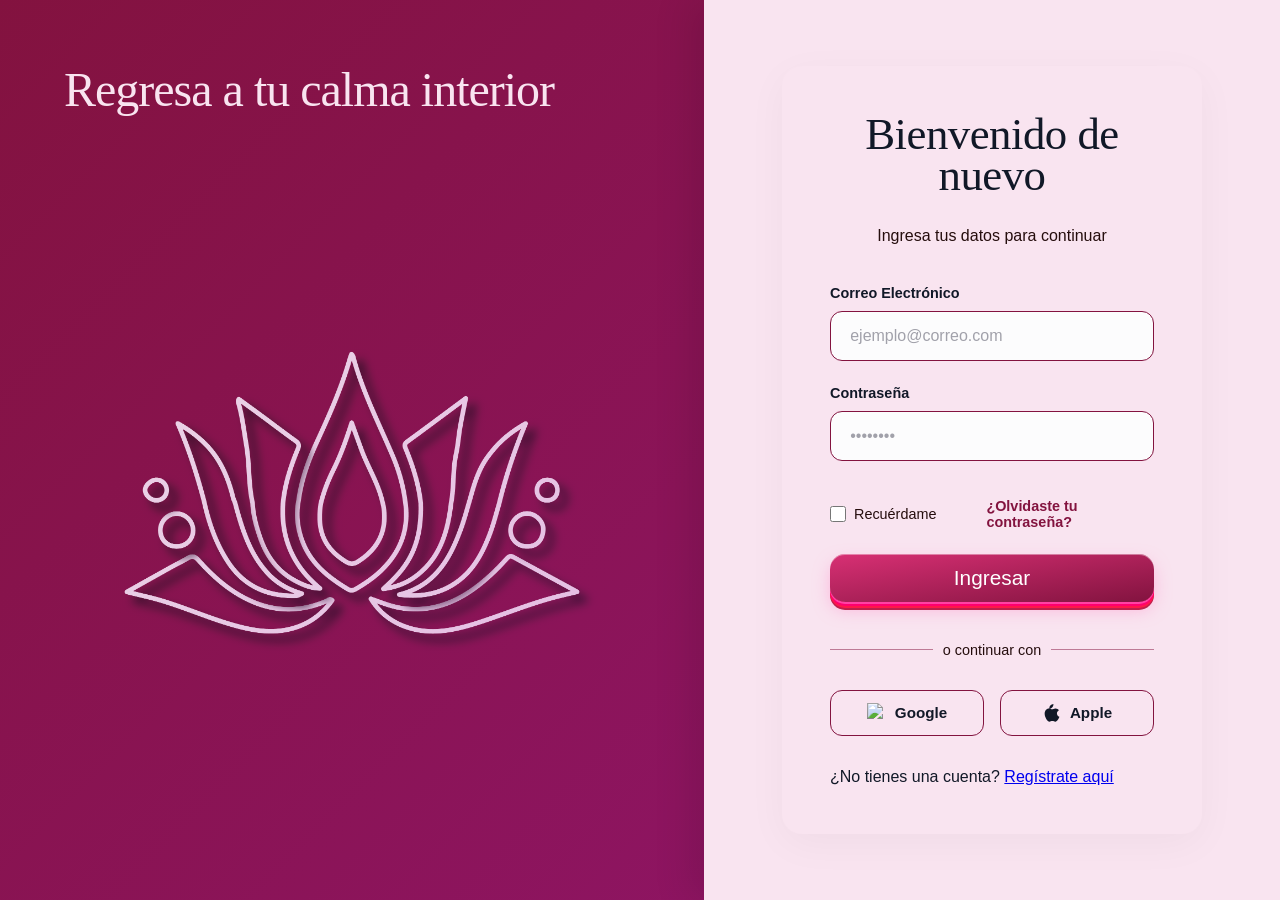
==== pages/summary/summary.html @ 16f17e35 "Ultimos cambios" ====
<!DOCTYPE html>
<html lang="es">
<head>
    <meta charset="UTF-8">
    <meta name="viewport" content="width=device-width, initial-scale=1.0">
    <title>Resumen del Ciclo - AURA</title>
    <!-- Estilos compartidos del index para mantener consistencia -->
    <link rel="stylesheet" href="../index/index.css">
    <link rel="stylesheet" href="summary.css">
</head>
<body>
    <div class="app-container">
        <!-- Sidebar -->
        <aside class="sidebar">
            <div class="logo">
                <a href="../../index.html">
                    <picture>
                        <source media="(max-width: 900px)" srcset="../../assets/img/logo_vertical.png">
                        <img src="../../assets/img/logo_horizontal.png" alt="AURA Logo" class="aura-logo" style="max-width: 100%; height: auto;">
                    </picture>
                </a>
            </div>
            
            <nav class="sidebar-menu">
                <a href="../../index.html" class="menu-item">Mi Aura</a>
                <a href="../symptoms/symptoms.html" class="menu-item">Síntomas</a>
                <a href="../prediction/prediction.html" class="menu-item">Predicción</a>
                <a href="../aIAssistant/aiassistant.html" class="menu-item">Asistente IA</a>
                <a href="../Team/team.html" class="menu-item">Quiénes Somos</a>
            </nav>

            <button class="btn-cerrar-sesión">Cerrar Sesión</button>
        </aside>

        <!-- Main Content -->
        <main class="main-content">
            <header class="dashboard-header">
                <h1 style="font-family: 'Cornella', serif;">Resumen del ciclo</h1>
                <div class="user-profile">
                    <div class="avatar" id="user-avatar" style="cursor: pointer;">
                        <img src="https://ui-avatars.com/api/?name=User&background=83133F&color=fff" alt="Avatar">
                    </div>
                    <div id="profileDropdown" style="display: none; position: absolute; top: 65px; right: 0; background: white; border-radius: 12px; box-shadow: 0 8px 25px rgba(131, 19, 63, 0.15); width: 200px; padding: 0.5rem 0; z-index: 100; border: 1px solid rgba(0,0,0,0.05);">
                        <a href="#" class="dropdown-item" style="display: block; padding: 0.8rem 1.5rem; color: #111827; text-decoration: none; font-weight: 600; transition: background 0.2s;">Avatar</a>
                        <a href="#" class="dropdown-item" style="display: block; padding: 0.8rem 1.5rem; color: #111827; text-decoration: none; font-weight: 600; transition: background 0.2s;">Ajustes</a>
                        <hr style="margin: 0.5rem 0; border: 0; border-top: 1px solid #f1f1f1;">
                        <a href="#" id="dropdown-logout" class="dropdown-item" style="display: block; padding: 0.8rem 1.5rem; color: #B4295D; text-decoration: none; font-weight: 700; transition: background 0.2s;">Cerrar Sesión</a>
                    </div>
                </div>
            </header>

            <section class="top-row">
                <article class="card card-resumen-detalle">
                    <div class="cycle-wrapper-summary">
                        <div class="cycle-progress">
                            <svg width="180" height="180" viewBox="0 0 180 180">
                                <circle class="bg-ring" cx="90" cy="90" r="80"></circle>
                                <circle class="progress-ring-summary" cx="90" cy="90" r="80"></circle>
                            </svg>
                            <div class="cycle-content">
                                <span class="number" id="summary-cycle-day">12</span>
                            </div>
                        </div>
                        <span class="label-day">Día del ciclo</span>
                    </div>
                    <div class="resumen-info">
                        <span class="phase-badge">FASE ACTUAL</span>
                        <h2 id="phase-name">Fase Folicular</h2>
                        <p id="phase-desc">Tu cuerpo se está preparando para la ovulación. Es normal sentir un aumento en tus niveles de energía y ánimo.</p>
                        <div class="summary-actions">
                            <button class="btn-action" onclick="window.location.href='../symptoms/symptoms.html'">Registrar Síntoma</button>
                        </div>
                    </div>
                </article>

                <article class="card prediction-card-summary">
                    <h3 style="font-family: 'Cornella', serif; font-size: 1.8rem; margin-bottom: 1.5rem; display: flex; align-items: center; gap: 0.5rem;">
                        <svg width="24" height="24" viewBox="0 0 24 24" fill="none" stroke="#83133F" stroke-width="2" stroke-linecap="round" stroke-linejoin="round"><polygon points="12 2 15.09 8.26 22 9.27 17 14.14 18.18 21.02 12 17.77 5.82 21.02 7 14.14 2 9.27 8.91 8.26 12 2"></polygon></svg>
                        Predicciones
                    </h3>
                    <div class="prediction-list">
                        <div class="prediction-item">
                            <div class="icon-circle-small">
                                <svg width="20" height="20" viewBox="0 0 24 24" fill="none" stroke="white" stroke-width="2" stroke-linecap="round" stroke-linejoin="round"><rect x="3" y="4" width="18" height="18" rx="2" ry="2"></rect><line x1="16" y1="2" x2="16" y2="6"></line><line x1="8" y1="2" x2="8" y2="6"></line><line x1="3" y1="10" x2="21" y2="10"></line></svg>
                            </div>
                            <div class="pred-text">
                                <p>Próximo periodo</p>
                                <strong>en 16 días</strong>
                            </div>
                        </div>
                        <div class="prediction-item">
                            <div class="icon-circle-small">
                                <svg width="20" height="20" viewBox="0 0 24 24" fill="none" stroke="white" stroke-width="2" stroke-linecap="round" stroke-linejoin="round"><path d="M12 2.69l5.66 5.66a8 8 0 1 1-11.31 0z"></path></svg>
                            </div>
                            <div class="pred-text">
                                <p>Próxima ovulación</p>
                                <strong>en 2 días</strong>
                            </div>
                        </div>
                    </div>
                    <p class="disclaimer">Basado en tus registros anteriores. La precisión mejora con cada entrada.</p>
                </article>
            </section>

            <section class="emotions-section">
                <h3 style="font-family: 'Cornella', serif; font-size: 2rem; margin-bottom: 0.5rem;">Estado de Ánimo</h3>
                <p style="font-weight: 600; opacity: 0.7; margin-bottom: 1.5rem;">¿Cómo resuena tu energía hoy?</p>
                <div class="emotions-grid">
                    <div class="emotion-card" data-emotion="radiante">
                        <span class="emo-icon">
                            <svg width="30" height="30" viewBox="0 0 24 24" fill="none" stroke="currentColor" stroke-width="2" stroke-linecap="round" stroke-linejoin="round"><circle cx="12" cy="12" r="5"></circle><line x1="12" y1="1" x2="12" y2="3"></line><line x1="12" y1="21" x2="12" y2="23"></line><line x1="4.22" y1="4.22" x2="5.64" y2="5.64"></line><line x1="18.36" y1="18.36" x2="19.78" y2="19.78"></line><line x1="1" y1="12" x2="3" y2="12"></line><line x1="21" y1="12" x2="23" y2="12"></line><line x1="4.22" y1="19.78" x2="5.64" y2="18.36"></line><line x1="18.36" y1="5.64" x2="19.78" y2="4.22"></line></svg>
                        </span>
                        <span class="emo-name">Radiante</span>
                    </div>
                    <div class="emotion-card selected" data-emotion="calma">
                        <span class="emo-icon">
                            <svg width="30" height="30" viewBox="0 0 24 24" fill="none" stroke="currentColor" stroke-width="2" stroke-linecap="round" stroke-linejoin="round"><circle cx="12" cy="12" r="10"></circle><path d="M8 14s1.5 2 4 2 4-2 4-2"></path><line x1="9" y1="9" x2="9.01" y2="9"></line><line x1="15" y1="9" x2="15.01" y2="9"></line></svg>
                        </span>
                        <span class="emo-name">Calma</span>
                    </div>
                    <div class="emotion-card" data-emotion="neutro">
                        <span class="emo-icon">
                            <svg width="30" height="30" viewBox="0 0 24 24" fill="none" stroke="currentColor" stroke-width="2" stroke-linecap="round" stroke-linejoin="round"><circle cx="12" cy="12" r="10"></circle><line x1="8" y1="15" x2="16" y2="15"></line><line x1="9" y1="9" x2="9.01" y2="9"></line><line x1="15" y1="9" x2="15.01" y2="9"></line></svg>
                        </span>
                        <span class="emo-name">Neutro</span>
                    </div>
                    <div class="emotion-card" data-emotion="cansada">
                        <span class="emo-icon">
                            <svg width="30" height="30" viewBox="0 0 24 24" fill="none" stroke="currentColor" stroke-width="2" stroke-linecap="round" stroke-linejoin="round"><rect x="1" y="6" width="18" height="12" rx="2" ry="2"></rect><line x1="23" y1="13" x2="23" y2="11"></line><line x1="5" y1="10" x2="5" y2="14"></line></svg>
                        </span>
                        <span class="emo-name">Cansada</span>
                    </div>
                    <div class="emotion-card" data-emotion="sensible">
                        <span class="emo-icon">
                            <svg width="30" height="30" viewBox="0 0 24 24" fill="none" stroke="currentColor" stroke-width="2" stroke-linecap="round" stroke-linejoin="round"><path d="M2 12s3-7 10-7 10 7 10 7-3 7-10 7-10-7-10-7z"></path><circle cx="12" cy="12" r="3"></circle></svg>
                        </span>
                        <span class="emo-name">Sensible</span>
                    </div>
                </div>
            </section>

            <section class="recommendation-row" style="display: grid; grid-template-columns: 1fr 1fr; gap: 2rem;">
                <div class="card recommendation-banner-aura">
                    <div class="banner-content">
                        <span class="tag-recommendation">NUTRICIÓN</span>
                        <h4 id="nutri-title">Nutre tu energía</h4>
                        <p id="nutri-desc">Durante esta fase, prioriza alimentos frescos y ligeros para mantener tu vitalidad.</p>
                    </div>
                    <div class="banner-icon-aura">
                        <svg width="50" height="50" viewBox="0 0 24 24" fill="none" stroke="#83133F" stroke-width="1.5" stroke-linecap="round" stroke-linejoin="round"><path d="M12 2L2 7l10 5 10-5-10-5z"></path><path d="M2 17l10 5 10-5"></path><path d="M2 12l10 5 10-5"></path></svg>
                    </div>
                </div>

                <div class="card recommendation-banner-aura" style="background: white; border: 2px solid #F9E4F0;">
                    <div class="banner-content">
                        <span class="tag-recommendation" style="background: #83133F; color: white;">EJERCICIO RECOMENDADO</span>
                        <h4 style="color: #83133F;">Mueve tu cuerpo</h4>
                        <p id="exercise-desc" style="color: #444;">Cargando recomendaciones de ejercicio...</p>
                    </div>
                    <div class="banner-icon-aura">
                        <svg width="50" height="50" viewBox="0 0 24 24" fill="none" stroke="#83133F" stroke-width="1.5" stroke-linecap="round" stroke-linejoin="round"><path d="M18 8h1a4 4 0 0 1 0 8h-1"></path><path d="M2 8h16v8H2z"></path><line x1="6" y1="12" x2="14" y2="12"></line></svg>
                    </div>
                </div>
            </section>

            <!-- Sección de Análisis IA (Demostración de Polimorfismo) -->
            <section class="analysis-row" style="margin-bottom: 2.5rem;">
                <h3 style="font-family: 'Cornella', serif; font-size: 1.8rem; margin-bottom: 1.5rem; color: #333;">Reporte de Análisis IA</h3>
                <div id="analysis-container" style="display: grid; grid-template-columns: 1fr 1fr; gap: 1.5rem;">
                    <!-- Los análisis se cargarán dinámicamente -->
                    <div class="card" style="padding: 1.5rem; display: flex; align-items: center; justify-content: center; opacity: 0.6;">
                        <p>Analizando tus datos actuales...</p>
                    </div>
                </div>
            </section>

            <!-- Sección de Historial (Requisito 5.3) -->
            <section class="history-section" style="margin-top: 2rem;">
                <h3 style="font-family: 'Cornella', serif; font-size: 2rem; margin-bottom: 1rem;">Historial de Registros</h3>
                <div id="unified-history-list" class="history-list">
                    <!-- Los registros se cargarán dinámicamente aquí -->
                    <p style="opacity: 0.6;">Cargando historial...</p>
                </div>
            </section>
        </main>

        <!-- Footer -->
        <footer class="footer" style="display: flex; justify-content: space-between; align-items: stretch; padding: 2rem 4rem;">
             <!-- Columna Izquierda (Contactos) -->
             <div class="footer-contacts" style="flex: 1; display: flex; flex-direction: column; justify-content: center; border-right: 1px solid rgba(255, 255, 255, 0.4); padding-right: 2rem; margin: 0; min-width: auto; height: auto;">
                 <h4 style="margin-bottom: 0.8rem;">Contactos</h4>
                 <p style="margin-bottom: 0.2rem;">Andres Espinosa Rojas</p>
                 <p style="margin-bottom: 0.2rem;">Alirio Andres Piña</p>
                 <p style="margin-bottom: 0.2rem;">Valentina Corredor</p>
                 <p style="margin-bottom: 0.2rem;">Laura Taborda</p>
                 <p style="margin-bottom: 0.2rem;">Juliana Patiño</p>
             </div>

             <!-- Columna Central (Logo) -->
             <div class="footer-cesde" style="flex: 1; display: flex; justify-content: center; align-items: center; padding: 0 2rem; margin: 0;">
                 <img src="../../assets/img/logo_cesde_blanco.png" alt="Logo CESDE" style="max-height: 90px; width: auto; opacity: 1;">
             </div>

             <!-- Columna Derecha (Horario) -->
             <div class="footer-schedule" style="flex: 1; display: flex; flex-direction: column; justify-content: center; text-align: right; border-left: 1px solid rgba(255, 255, 255, 0.4); padding-left: 2rem; margin: 0;">
                  <h3 style="margin-bottom: 0.5rem; font-family: 'Cornella', serif; font-size: 2rem; letter-spacing: 2px;">CESDE</h3>
                  <p style="font-weight: 700; font-size: 1.1rem; margin-bottom: 0.2rem;">Sábado</p>
                  <p style="opacity: 0.9;">7:30 a 6:00 pm</p>
             </div>
        </footer>
    </div>

    <script type="module" src="../../scripts/GlobalUI.js"></script>
    <script type="module" src="summary.js"></script>
</body>
</html>
---- pages/index/index.css ----
:root {
    --primary-color: #83133F;
    --primary-light: #B4295D;
    --bg-light: #F9E4F0;
    --card-bg: #F2C4CB;
    --button-bg: #D12260;
    --text-dark: #111827;
    --text-light: #ffffff;
    --sub-text: #B4295D;
    --shadow: 0 10px 25px rgba(131, 19, 63, 0.12);
}

@font-face {
font-family: 'Cornella';
src: url(./fonts/cornella/cornella-Regular.otf);
}

@font-face {
font-family: 'Nunito';
src: url(./fonts/nunito/Nunito-VariableFont_wght.ttf);
}

* {
    box-sizing: border-box;
    margin: 0;
    padding: 0;
    font-family: 'Nunito', sans-serif;
}

body {
    background-color: #fff;
    color: var(--text-dark);
}

.app-container {
    display: grid;
    grid-template-columns: 240px 1fr;
    grid-template-rows: 1fr auto;
    min-height: 100vh;
}

.sidebar {
    grid-column: 1;
    grid-row: 1 / 3;
    background-color: var(--primary-color);
    color: var(--text-light);
    display: flex;
    flex-direction: column;
    padding: 2.5rem 1.5rem;
    position: sticky;
    top: 0;
    height: 100vh;
}

.logo {
    display: flex;
    align-items: center;
    gap: 0.8rem;
    margin-bottom: 3rem;
}

.logo span {
    font-family: 'Cornella', serif;
    font-size: 1.8rem;
    letter-spacing: 2px;
}

.sidebar-menu {
    display: flex;
    flex-direction: column;
    gap: 0.8rem;
}

.menu-item {
    color: white;
    text-decoration: none;
    padding: 0.75rem 1.5rem;
    border-radius: 8px;
    font-size: 1.15rem;
    transition: background 0.3s;
    font-weight: 500;
}

.menu-item.active {
    background-color: var(--button-bg);
}

.menu-item:hover:not(.active) {
    background-color: rgba(255, 255, 255, 0.1);
}

.btn-cerrar-sesión {
    margin-top: auto;
    background-color: var(--button-bg);
    color: white;
    border: none;
    padding: 0.8rem 1rem;
    border-radius: 8px;
    font-size: 1rem;
    cursor: pointer;
    transition: opacity 0.3s;
}

.btn-cerrar-sesión:hover {
    opacity: 0.9;
}

.main-content {
    grid-column: 2;
    grid-row: 1;
    background-color: var(--bg-light);
    padding: 2.5rem 3.5rem;
    display: flex;
    flex-direction: column;
    gap: 2.5rem;
}

.dashboard-header {
    position: relative;
}

.dashboard-header h1 {
    font-family: 'Cornella', serif;
    font-size: 3.2rem;
    color: var(--text-dark);
    margin-bottom: 0.2rem;
}

.dashboard-header p {
    font-size: 1.1rem;
    font-weight: 600;
}

.dashboard-header span.phase {
    color: var(--sub-text);
    margin-left: 1.5rem;
    font-weight: 700;
}

.user-profile {
    position: absolute;
    top: 50%;
    right: 0;
    transform: translateY(-50%);
    display: flex;
    align-items: center;
    gap: 1rem;
}

.profile-action {
    background: none;
    border: none;
    color: var(--text-dark);
    cursor: pointer;
    display: flex;
    align-items: center;
    justify-content: center;
    transition: color 0.3s, transform 0.2s;
}

.profile-action:hover {
    color: var(--primary-color);
    transform: scale(1.1);
}

.avatar {
    width: 55px;
    height: 55px;
    border-radius: 50%;
    overflow: hidden;
    position: relative;
    border: 3px solid #fff;
    box-shadow: 0 4px 10px rgba(131, 19, 63, 0.25);
    cursor: pointer;
    transition: transform 0.3s;
}

.avatar img {
    width: 100%;
    height: 100%;
    object-fit: cover;
}

.card {
    background-color: var(--card-bg);
    border-radius: 20px;
    padding: 1.8rem;
    box-shadow: var(--shadow);
    border: 1px solid rgba(255, 255, 255, 0.5);
    transition: box-shadow 0.3s, transform 0.3s;
}

.card:hover {
    box-shadow: 0 20px 40px rgba(209, 34, 96, 0.2);
}

.top-row {
    display: grid;
    grid-template-columns: 2fr 1fr;
    gap: 2rem;
}

.card-resumen {
    display: flex;
    align-items: center;
    gap: 2.5rem;
}

.cycle-progress {
    position: relative;
    width: 155px;
    height: 155px;
    display: flex;
    justify-content: center;
    align-items: center;
    flex-shrink: 0;
}

.cycle-progress svg {
    position: absolute;
    top: 0;
    left: 0;
    transform: rotate(-90deg);
}

.cycle-progress .bg-ring {
    fill: none;
    stroke: rgba(255, 255, 255, 0.4);
    stroke-width: 8;
}

.cycle-progress .progress-ring {
    fill: none;
    stroke: var(--button-bg);
    stroke-width: 8;
    stroke-linecap: round;
    stroke-dasharray: 440;
    stroke-dashoffset: 440;
    transition: stroke-dashoffset 1.5s cubic-bezier(0.16, 1, 0.3, 1);
}

.cycle-content {
    z-index: 2;
    text-align: center;
}

.cycle-content .number {
    font-size: 4.2rem;
    font-family: 'Cornella', serif;
    color: var(--primary-color);
    line-height: 1;
}

.cycle-content .label {
    font-size: 0.95rem;
    font-weight: 700;
}

.resumen-content h2 {
    font-family: 'Cornella', serif;
    font-size: 2.4rem;
    margin-bottom: 0.8rem;
}

.resumen-content p {
    font-size: 0.95rem;
    line-height: 1.5;
    margin-bottom: 1.5rem;
    font-weight: 600;
    opacity: 0.85;
    display: -webkit-box;
    -webkit-line-clamp: 2;
    line-clamp: 2;
    -webkit-box-orient: vertical;
    overflow: hidden;
    transition: all 0.3s ease;
}

.resumen-content p.expandido {
    display: block;
    -webkit-line-clamp: none;
    line-clamp: none;
}

.btn-ver-mas {
    background-color: var(--button-bg);
    color: white;
    border: none;
    padding: 0.7rem 2.5rem;
    border-radius: 8px;
    font-size: 1.05rem;
    cursor: pointer;
}

.card-ai {
    display: flex;
    flex-direction: column;
    align-items: center;
    justify-content: space-between;
    text-align: center;
    padding: 2rem 1.8rem;
    min-height: 320px;
    cursor: pointer;
}

.ai-avatar {
    width: 110px;
    height: 110px;
    background-color: var(--primary-color);
    border-radius: 50%;
    display: flex;
    align-items: center;
    justify-content: center;
    box-shadow: 0 8px 20px rgba(131, 19, 63, 0.2);
}

.ai-emoji {
    font-size: 3.5rem;
}

.ai-text-info h3 {
    font-family: 'Cornella', serif;
    font-size: 1.8rem;
    margin-bottom: 0.5rem;
}

.ai-text-info p {
    font-size: 0.85rem;
    font-weight: 600;
    opacity: 0.8;
}

.btn-ai {
    background-color: var(--button-bg);
    color: white;
    border: none;
    padding: 0.8rem;
    border-radius: 10px;
    font-size: 1rem;
    font-weight: 700;
    width: 100%;
}

.action-row {
    display: grid;
    grid-template-columns: 1fr 1fr;
    gap: 2rem;
    margin-bottom: 2rem;
}

.action-card {
    display: flex;
    flex-direction: column;
    align-items: center;
    text-align: center;
    justify-content: center;
    padding: 2.5rem;
}

.action-card .action-icon {
    font-size: 3rem;
    margin-bottom: 1rem;
}

.action-card h3 {
    font-family: 'Cornella', serif;
    font-size: 1.8rem;
    margin-bottom: 1rem;
}

.action-card p {
    font-size: 1rem;
    line-height: 1.5;
    margin-bottom: 1.5rem;
    font-weight: 600;
    opacity: 0.85;
}

.btn-action {
    background-color: var(--button-bg);
    color: white;
    border: none;
    padding: 0.8rem 2rem;
    border-radius: 8px;
    font-size: 1.05rem;
    font-weight: bold;
    cursor: pointer;
    transition: box-shadow 0.3s, transform 0.2s;
}

.btn-action:hover {
    box-shadow: 0 4px 12px rgba(209, 34, 96, 0.4);
    transform: translateY(-2px);
}

.card-invita {
    display: flex;
    flex-direction: row;
    align-items: center;
    gap: 2.5rem;
    width: 100%;
    padding: 2rem;
    cursor: pointer;
}

.icon-circle {
    width: 90px;
    height: 90px;
    background-color: var(--primary-color);
    border-radius: 50%;
    display: flex;
    align-items: center;
    justify-content: center;
    color: white;
    font-size: 4rem;
    flex-shrink: 0;
}

.invita-content {
    flex: 1;
    text-align: left;
}

.invita-content h3 {
    font-family: 'Cornella', serif;
    font-size: 1.8rem;
    margin-bottom: 0.5rem;
}

.invita-content p {
    font-size: 1rem;
    line-height: 1.5;
    font-weight: 600;
    max-width: 800px;
}

.footer {
    grid-column: 2; /* Para que no se oculte detrás del sidebar */
    grid-row: 2;
    background-color: var(--primary-color);
    color: white;
    display: flex;
    align-items: center;
    justify-content: space-between; 
    padding: 2rem 4rem;
    border-top: 1px solid rgba(255, 255, 255, 0.2);
    gap: 2rem;
}

.footer-logo {
    display: none; 
}

.footer-contacts {
    display: flex;
    flex-direction: column;
    gap: 0.3rem;
    font-size: 0.85rem;
    border-right: 1px solid rgba(255, 255, 255, 0.4);
    padding-right: 3rem;
    min-width: 200px;
}

.footer-contacts h4 {
    font-size: 1.1rem;
    margin-bottom: 0.5rem;
    font-weight: 700;
    color: var(--card-bg); 
}

.footer-cesde {
    flex: 1;
    display: flex;
    justify-content: center;
    align-items: center;
    height: auto; 
}

.footer-cesde h2 {
    font-family: 'Cornella', serif;
    font-size: 3rem; 
    letter-spacing: 3px;
    font-weight: 400;
    margin: 0;
    color: white;
}

.footer-schedule {
    text-align: right;
    padding-left: 3rem;
    border-left: 1px solid rgba(255, 255, 255, 0.4);
}

.footer-schedule h3 {
    font-size: 1.5rem;
    margin-bottom: 0.2rem;
    font-weight: 700;
}

.footer-schedule p {
    font-size: 1.1rem;
    font-weight: 600;
    opacity: 0.9;
}

/* Ajustes Responsive y Media Queries */
@media (max-width: 1200px) {
    .footer {
        padding: 2rem 1.5rem;
        gap: 1rem;
    }
    .footer-cesde img {
        max-height: 50px !important; 
    }
    .dashboard-header h1 {
        font-size: 2.5rem;
        padding-right: 70px; 
    }
}

@media (max-width: 900px) {
    .app-container {
        grid-template-columns: 1fr;
    }
    .sidebar {
        /* Cambio a nav horizontal superior */
        grid-row: 1;
        grid-column: 1;
        height: auto;
        position: static; /* Ya no es sticky de 100vh */
        padding: 1.5rem;
        flex-direction: column;
        align-items: center;
    }
    .logo {
        margin-bottom: 1rem;
    }
    .aura-logo {
        max-height: 130px !important;
        width: auto;
    }
    .sidebar-menu {
        flex-direction: row;
        flex-wrap: wrap;
        justify-content: center;
        gap: 0.5rem;
        margin-bottom: 1rem;
    }
    .menu-item {
        font-size: 0.9rem;
        padding: 0.5rem 1rem;
    }
    .btn-cerrar-sesión {
        margin-top: 0;
        width: 100%;
        max-width: 250px;
        display: none; /* Mejor ocultarlo pues ya tienen perfil acá */
    }
    
    .main-content {
        padding: 1.5rem;
        grid-row: 2;
        grid-column: 1;
    }
    
    .top-row, .action-row {
        grid-template-columns: 1fr;
    }
    .card-resumen {
        flex-direction: column;
        text-align: center;
        gap: 1.5rem;
    }
    
    .footer {
        grid-row: 3;
        grid-column: 1;
        flex-direction: column;
        align-items: center !important;
        text-align: center;
        gap: 2rem;
    }
    .footer-contacts, .footer-schedule {
        border: none !important;
        padding: 0 !important;
        text-align: center !important;
    }
}

/* Dropdown Global Styles */
.dropdown-item {
    display: block;
    padding: 0.8rem 1.5rem;
    color: #111827;
    text-decoration: none;
    font-weight: 600;
    transition: background 0.2s, color 0.2s;
    cursor: pointer;
}

.dropdown-item:hover {
    background-color: #F9E4F0;
    color: #83133F;
}

/* Modal Global Styles */
.modal-aura {
    z-index: 2000;
    backdrop-filter: blur(8px);
    animation: fadeIn 0.3s ease;
}

.modal-content-aura {
    animation: slideUp 0.4s cubic-bezier(0.16, 1, 0.3, 1);
}

@keyframes fadeIn {
    from { opacity: 0; }
    to { opacity: 1; }
}

@keyframes slideUp {
    from { transform: translateY(30px); opacity: 0; }
    to { transform: translateY(0); opacity: 1; }
}
---- pages/summary/summary.css ----
/* No necesitamos redefinir variables globales si ya importamos index.css en el HTML, 
   pero podemos agregar específicas del módulo o sobreescribir si es necesario */

.card-resumen-detalle {
    display: flex;
    align-items: center;
    gap: 3rem;
    padding: 3rem;
}

.cycle-wrapper-summary {
    display: flex;
    flex-direction: column;
    align-items: center;
    gap: 1rem;
}

.cycle-progress {
    position: relative;
    width: 180px;
    height: 180px;
    display: flex;
    justify-content: center;
    align-items: center;
}

.cycle-progress .bg-ring {
    fill: none;
    stroke: rgba(255, 255, 255, 0.4);
    stroke-width: 10;
}

.cycle-progress .progress-ring-summary {
    fill: none;
    stroke: var(--button-bg);
    stroke-width: 10;
    stroke-linecap: round;
    stroke-dasharray: 502; /* Perímetro de r=80 */
    stroke-dashoffset: 300; /* Valor de ejemplo, se ajustará por JS */
    transition: stroke-dashoffset 1s ease-out;
}

.cycle-content .number {
    font-size: 5rem;
    font-family: 'Cornella', serif;
    color: var(--primary-color);
    line-height: 1;
}

.label-day {
    font-weight: 700;
    font-size: 1.1rem;
    color: var(--primary-color);
}

.resumen-info {
    flex: 1;
}

.phase-badge {
    background-color: var(--primary-color);
    color: white;
    padding: 0.4rem 1rem;
    border-radius: 20px;
    font-size: 0.85rem;
    font-weight: 700;
    margin-bottom: 1rem;
    display: inline-block;
}

.resumen-info h2 {
    font-family: 'Cornella', serif;
    font-size: 3rem;
    margin-bottom: 1rem;
    color: var(--text-dark);
}

.resumen-info p {
    font-size: 1.1rem;
    line-height: 1.6;
    font-weight: 600;
    opacity: 0.8;
    margin-bottom: 2rem;
}

/* Predicciones */
.prediction-card-summary {
    padding: 2.5rem;
}

.prediction-list {
    display: flex;
    flex-direction: column;
    gap: 1.5rem;
}

.prediction-item {
    display: flex;
    align-items: center;
    gap: 1.2rem;
}

.icon-circle-small {
    width: 50px;
    height: 50px;
    background-color: var(--primary-color);
    border-radius: 50%;
    display: flex;
    align-items: center;
    justify-content: center;
    font-size: 1.5rem;
    color: white;
}

.pred-text p {
    font-size: 0.9rem;
    font-weight: 600;
    opacity: 0.7;
}

.pred-text strong {
    font-size: 1.2rem;
    color: var(--primary-color);
}

.disclaimer {
    margin-top: 2rem;
    font-size: 0.85rem;
    font-style: italic;
    opacity: 0.6;
    font-weight: 600;
}

/* Emociones */
.emotions-grid {
    display: grid;
    grid-template-columns: repeat(5, 1fr);
    gap: 1.2rem;
}

.emotion-card {
    background-color: var(--card-bg);
    border-radius: 20px;
    padding: 1.5rem;
    text-align: center;
    cursor: pointer;
    transition: all 0.3s ease;
    border: 2px solid transparent;
}

.emotion-card:hover {
    transform: translateY(-5px);
    box-shadow: var(--shadow);
}

.emotion-card.selected {
    background-color: var(--white);
    border-color: var(--primary-color);
    box-shadow: var(--shadow);
}

.emo-icon {
    font-size: 2.5rem;
    display: block;
    margin-bottom: 0.5rem;
}

.emo-name {
    font-weight: 700;
    font-size: 1rem;
    color: var(--text-dark);
}

/* Recomendación */
.recommendation-banner-aura {
    background: linear-gradient(135deg, var(--primary-color), var(--primary-light));
    color: white;
    display: flex;
    align-items: center;
    justify-content: space-between;
    padding: 2.5rem 4rem;
    border-radius: 30px;
}

.tag-recommendation {
    background-color: rgba(255, 255, 255, 0.2);
    padding: 0.4rem 1rem;
    border-radius: 20px;
    font-size: 0.8rem;
    font-weight: 700;
    margin-bottom: 1rem;
    display: inline-block;
}

.banner-content h4 {
    font-family: 'Cornella', serif;
    font-size: 2.2rem;
    margin-bottom: 0.8rem;
}

.banner-content p {
    font-size: 1.1rem;
    opacity: 0.9;
    max-width: 600px;
}

.banner-icon-aura {
    font-size: 5rem;
    opacity: 0.8;
}

/* Responsive */
@media (max-width: 900px) {
    .card-resumen-detalle {
        flex-direction: column;
        text-align: center;
        padding: 2rem;
    }
    
    .emotions-grid {
        grid-template-columns: repeat(3, 1fr);
    }
    
    .recommendation-banner-aura {
        flex-direction: column;
        text-align: center;
        padding: 2rem;
    }
    
    .banner-icon-aura {
        display: none;
    }
}
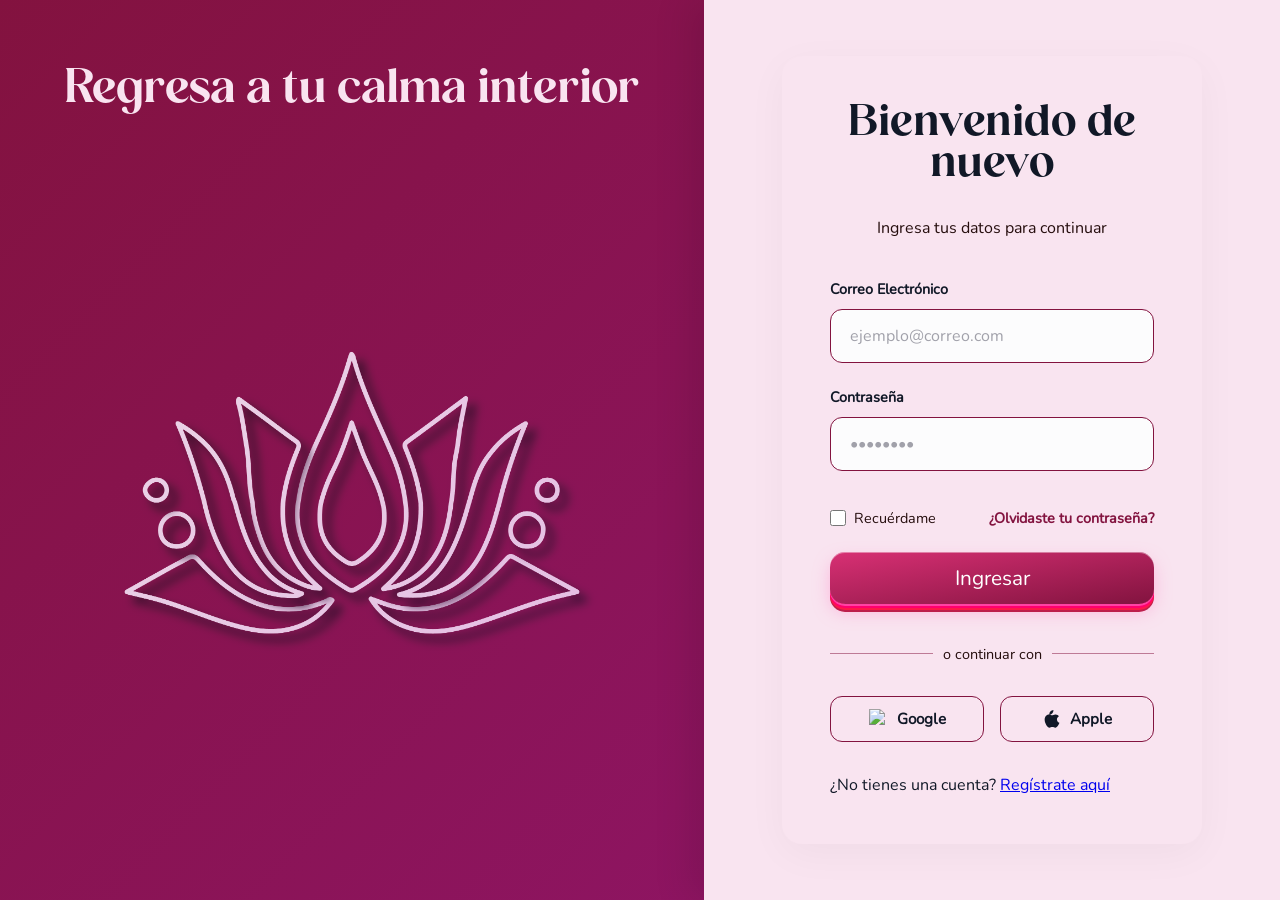
==== commit 86190c96: "Mejoras prediccion y AsistenteIA" ====
--- a/pages/summary/summary.html
+++ b/pages/summary/summary.html
@@ -4,12 +4,12 @@
     <meta charset="UTF-8">
     <meta name="viewport" content="width=device-width, initial-scale=1.0">
     <title>Resumen del Ciclo - AURA</title>
-    <!-- Estilos compartidos del index para mantener consistencia -->
     <link rel="stylesheet" href="../index/index.css">
     <link rel="stylesheet" href="summary.css">
 </head>
 <body>
     <div class="app-container">
+
         <!-- Sidebar -->
         <aside class="sidebar">
             <div class="logo">
@@ -20,7 +20,6 @@
                     </picture>
                 </a>
             </div>
-            
             <nav class="sidebar-menu">
                 <a href="../../index.html" class="menu-item">Mi Aura</a>
                 <a href="../symptoms/symptoms.html" class="menu-item">Síntomas</a>
@@ -28,12 +27,16 @@
                 <a href="../aIAssistant/aiassistant.html" class="menu-item">Asistente IA</a>
                 <a href="../Team/team.html" class="menu-item">Quiénes Somos</a>
             </nav>
-
             <button class="btn-cerrar-sesión">Cerrar Sesión</button>
         </aside>
 
         <!-- Main Content -->
         <main class="main-content">
+
+            <!-- Banner de cambio de fase (se llena desde summary.js) -->
+            <div id="phase-change-banner"></div>
+
+            <!-- Header -->
             <header class="dashboard-header">
                 <h1 style="font-family: 'Cornella', serif;">Resumen del ciclo</h1>
                 <div class="user-profile">
@@ -49,6 +52,7 @@
                 </div>
             </header>
 
+            <!-- Anillo de ciclo + Predicciones -->
             <section class="top-row">
                 <article class="card card-resumen-detalle">
                     <div class="cycle-wrapper-summary">
@@ -102,6 +106,7 @@
                 </article>
             </section>
 
+            <!-- Estado de Ánimo -->
             <section class="emotions-section">
                 <h3 style="font-family: 'Cornella', serif; font-size: 2rem; margin-bottom: 0.5rem;">Estado de Ánimo</h3>
                 <p style="font-weight: 600; opacity: 0.7; margin-bottom: 1.5rem;">¿Cómo resuena tu energía hoy?</p>
@@ -139,6 +144,7 @@
                 </div>
             </section>
 
+            <!-- Recomendaciones -->
             <section class="recommendation-row" style="display: grid; grid-template-columns: 1fr 1fr; gap: 2rem;">
                 <div class="card recommendation-banner-aura">
                     <div class="banner-content">
@@ -150,7 +156,6 @@
                         <svg width="50" height="50" viewBox="0 0 24 24" fill="none" stroke="#83133F" stroke-width="1.5" stroke-linecap="round" stroke-linejoin="round"><path d="M12 2L2 7l10 5 10-5-10-5z"></path><path d="M2 17l10 5 10-5"></path><path d="M2 12l10 5 10-5"></path></svg>
                     </div>
                 </div>
-
                 <div class="card recommendation-banner-aura" style="background: white; border: 2px solid #F9E4F0;">
                     <div class="banner-content">
                         <span class="tag-recommendation" style="background: #83133F; color: white;">EJERCICIO RECOMENDADO</span>
@@ -163,54 +168,57 @@
                 </div>
             </section>
 
-            <!-- Sección de Análisis IA (Demostración de Polimorfismo) -->
+            <!-- Reporte de Análisis IA -->
             <section class="analysis-row" style="margin-bottom: 2.5rem;">
                 <h3 style="font-family: 'Cornella', serif; font-size: 1.8rem; margin-bottom: 1.5rem; color: #333;">Reporte de Análisis IA</h3>
                 <div id="analysis-container" style="display: grid; grid-template-columns: 1fr 1fr; gap: 1.5rem;">
-                    <!-- Los análisis se cargarán dinámicamente -->
                     <div class="card" style="padding: 1.5rem; display: flex; align-items: center; justify-content: center; opacity: 0.6;">
                         <p>Analizando tus datos actuales...</p>
                     </div>
                 </div>
             </section>
 
-            <!-- Sección de Historial (Requisito 5.3) -->
+            <!-- Análisis de síntomas (SymptomChart) — debajo del Reporte IA -->
+            <section class="card symptom-chart-section">
+                <h3 style="font-family: 'Cornella', serif; font-size: 1.8rem; margin-bottom: 1.5rem; color: #333;">Análisis de síntomas</h3>
+                <div id="aura-chart-root"></div>
+            </section>
+
+            <!-- Historial de Registros -->
             <section class="history-section" style="margin-top: 2rem;">
                 <h3 style="font-family: 'Cornella', serif; font-size: 2rem; margin-bottom: 1rem;">Historial de Registros</h3>
                 <div id="unified-history-list" class="history-list">
-                    <!-- Los registros se cargarán dinámicamente aquí -->
                     <p style="opacity: 0.6;">Cargando historial...</p>
                 </div>
             </section>
+
         </main>
 
         <!-- Footer -->
         <footer class="footer" style="display: flex; justify-content: space-between; align-items: stretch; padding: 2rem 4rem;">
-             <!-- Columna Izquierda (Contactos) -->
-             <div class="footer-contacts" style="flex: 1; display: flex; flex-direction: column; justify-content: center; border-right: 1px solid rgba(255, 255, 255, 0.4); padding-right: 2rem; margin: 0; min-width: auto; height: auto;">
-                 <h4 style="margin-bottom: 0.8rem;">Contactos</h4>
-                 <p style="margin-bottom: 0.2rem;">Andres Espinosa Rojas</p>
-                 <p style="margin-bottom: 0.2rem;">Alirio Andres Piña</p>
-                 <p style="margin-bottom: 0.2rem;">Valentina Corredor</p>
-                 <p style="margin-bottom: 0.2rem;">Laura Taborda</p>
-                 <p style="margin-bottom: 0.2rem;">Juliana Patiño</p>
-             </div>
-
-             <!-- Columna Central (Logo) -->
-             <div class="footer-cesde" style="flex: 1; display: flex; justify-content: center; align-items: center; padding: 0 2rem; margin: 0;">
-                 <img src="../../assets/img/logo_cesde_blanco.png" alt="Logo CESDE" style="max-height: 90px; width: auto; opacity: 1;">
-             </div>
-
-             <!-- Columna Derecha (Horario) -->
-             <div class="footer-schedule" style="flex: 1; display: flex; flex-direction: column; justify-content: center; text-align: right; border-left: 1px solid rgba(255, 255, 255, 0.4); padding-left: 2rem; margin: 0;">
-                  <h3 style="margin-bottom: 0.5rem; font-family: 'Cornella', serif; font-size: 2rem; letter-spacing: 2px;">CESDE</h3>
-                  <p style="font-weight: 700; font-size: 1.1rem; margin-bottom: 0.2rem;">Sábado</p>
-                  <p style="opacity: 0.9;">7:30 a 6:00 pm</p>
-             </div>
+            <div class="footer-contacts" style="flex: 1; display: flex; flex-direction: column; justify-content: center; border-right: 1px solid rgba(255, 255, 255, 0.4); padding-right: 2rem; margin: 0; min-width: auto; height: auto;">
+                <h4 style="margin-bottom: 0.8rem;">Contactos</h4>
+                <p style="margin-bottom: 0.2rem;">Andres Espinosa Rojas</p>
+                <p style="margin-bottom: 0.2rem;">Alirio Andres Piña</p>
+                <p style="margin-bottom: 0.2rem;">Valentina Corredor</p>
+                <p style="margin-bottom: 0.2rem;">Laura Taborda</p>
+                <p style="margin-bottom: 0.2rem;">Juliana Patiño</p>
+            </div>
+            <div class="footer-cesde" style="flex: 1; display: flex; justify-content: center; align-items: center; padding: 0 2rem; margin: 0;">
+                <img src="../../assets/img/logo_cesde_blanco.png" alt="Logo CESDE" style="max-height: 90px; width: auto; opacity: 1;">
+            </div>
+            <div class="footer-schedule" style="flex: 1; display: flex; flex-direction: column; justify-content: center; text-align: right; border-left: 1px solid rgba(255, 255, 255, 0.4); padding-left: 2rem; margin: 0;">
+                <h3 style="margin-bottom: 0.5rem; font-family: 'Cornella', serif; font-size: 2rem; letter-spacing: 2px;">CESDE</h3>
+                <p style="font-weight: 700; font-size: 1.1rem; margin-bottom: 0.2rem;">Sábado</p>
+                <p style="opacity: 0.9;">7:30 a 6:00 pm</p>
+            </div>
         </footer>
+
     </div>
 
     <script type="module" src="../../scripts/GlobalUI.js"></script>
     <script type="module" src="summary.js"></script>
+    <!-- SymptomChart: módulo independiente, se auto-monta en #aura-chart-root -->
+    <script type="module" src="../../src/services/SymptomChart.js"></script>
 </body>
-</html>
+</html>
--- a/pages/index/index.css
+++ b/pages/index/index.css
@@ -12,12 +12,12 @@
 
 @font-face {
 font-family: 'Cornella';
-src: url(./fonts/cornella/cornella-Regular.otf);
+src: url(../../assets/fonts/cornella/cornella-Regular.otf);
 }
 
 @font-face {
 font-family: 'Nunito';
-src: url(./fonts/nunito/Nunito-VariableFont_wght.ttf);
+src: url(../../assets/fonts/Nunito/Nunito-VariableFont_wght.ttf);
 }
 
 * {
@@ -300,7 +300,6 @@
     text-align: center;
     padding: 2rem 1.8rem;
     min-height: 320px;
-    cursor: pointer;
 }
 
 .ai-avatar {
@@ -339,6 +338,13 @@
     font-size: 1rem;
     font-weight: 700;
     width: 100%;
+    cursor: pointer;
+    transition: background-color 0.3s, transform 0.2s;
+}
+
+.btn-ai:hover {
+    background-color: var(--primary-color);
+    transform: translateY(-2px);
 }
 
 .action-row {
